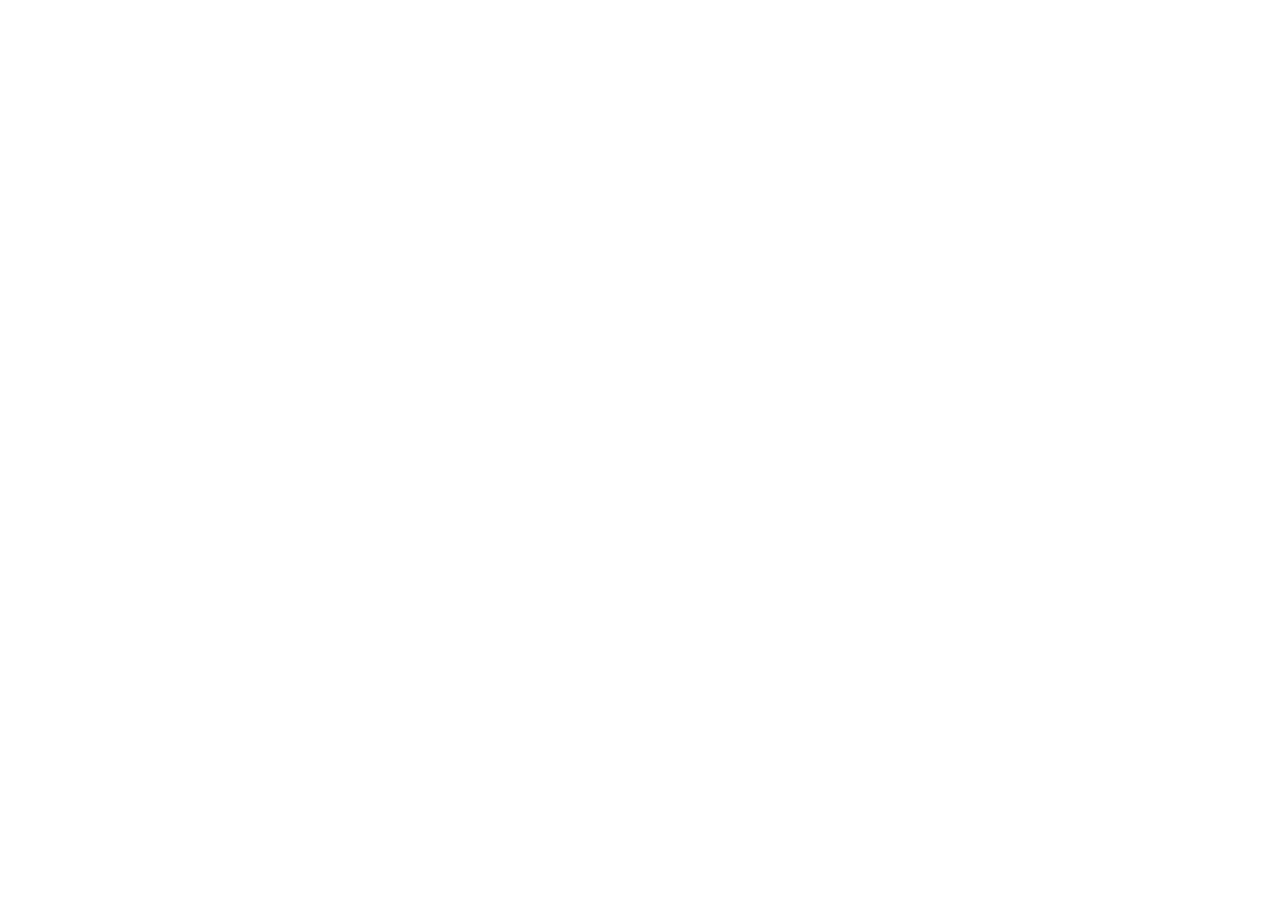
==== frontend-v2/index.html @ be6fd8a5 "Build clean redesign foundation: frontend-v2/index.html" ====
<!doctype html>
<html lang="en" dir="ltr">
<head>
<meta charset="utf-8">
<meta name="viewport" content="width=device-width,initial-scale=1,viewport-fit=cover">
<meta name="referrer" content="strict-origin-when-cross-origin">
<title>Company AI</title>
<link rel="stylesheet" href="./styles/base.css">
</head>
<body>
<div id="app"></div>
<script type="module" src="./modules/app.js"></script>
</body>
</html>
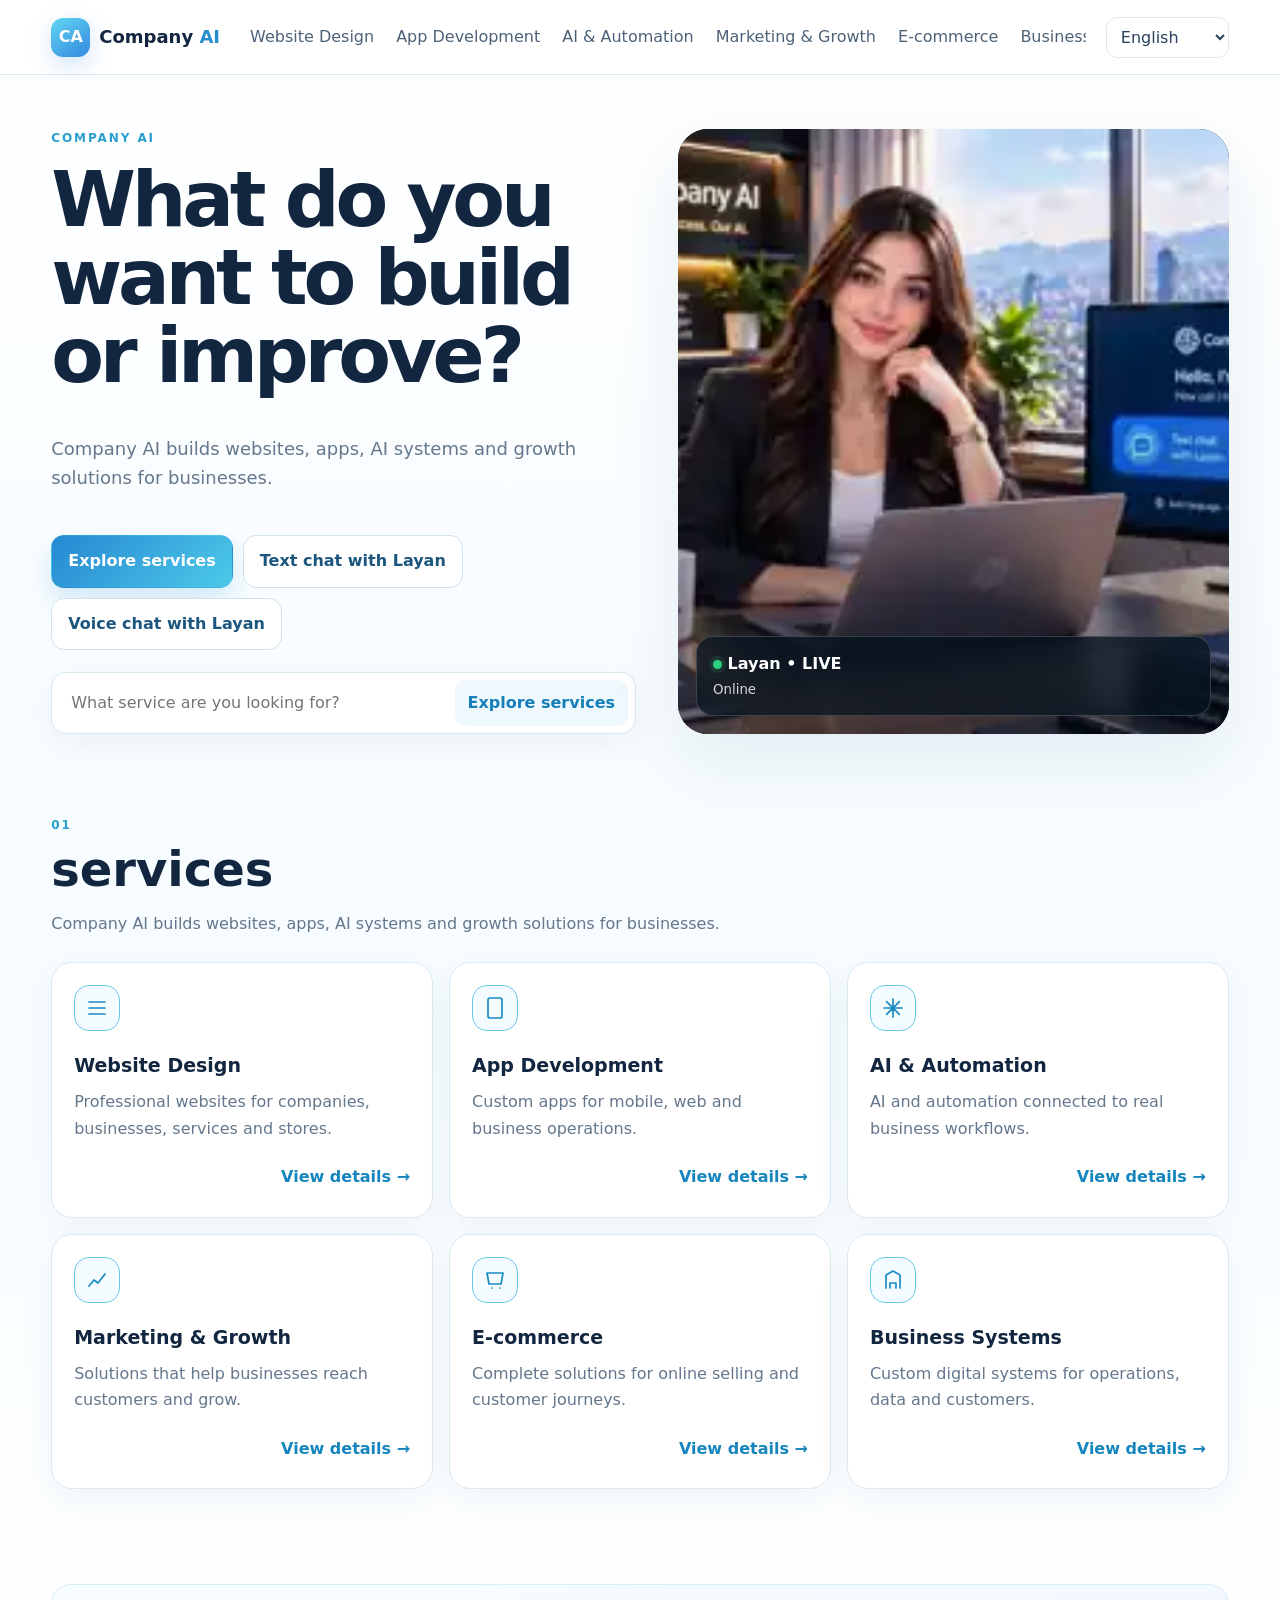
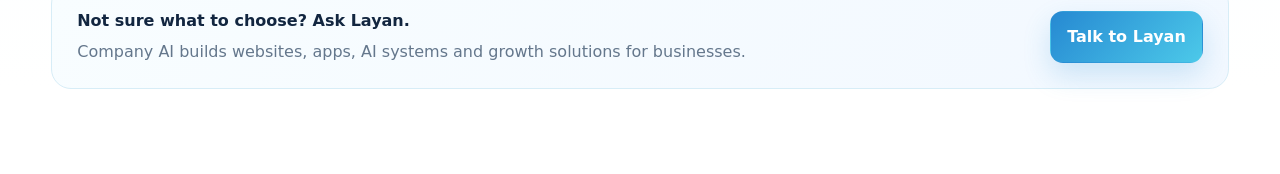
==== commit 1d3e4569: "Make redesigned frontend boot reliably without module loading" ====
--- a/frontend-v2/index.html
+++ b/frontend-v2/index.html
@@ -1,14 +1 @@
-<!doctype html>
-<html lang="en" dir="ltr">
-<head>
-<meta charset="utf-8">
-<meta name="viewport" content="width=device-width,initial-scale=1,viewport-fit=cover">
-<meta name="referrer" content="strict-origin-when-cross-origin">
-<title>Company AI</title>
-<link rel="stylesheet" href="./styles/base.css">
-</head>
-<body>
-<div id="app"></div>
-<script type="module" src="./modules/app.js"></script>
-</body>
-</html>
+<!doctype html><html lang="en" dir="ltr"><head><meta charset="utf-8"><meta name="viewport" content="width=device-width,initial-scale=1,viewport-fit=cover"><meta name="referrer" content="strict-origin-when-cross-origin"><meta name="description" content="Company AI — websites, apps, AI systems and business growth solutions."><title>Company AI</title><link rel="stylesheet" href="/frontend-v2/styles/base.css?v=20260920-v6"></head><body><div id="app"><main style="min-height:100dvh;display:grid;place-items:center;padding:24px;font-family:system-ui;background:#f7fcff;color:#122640"><section style="max-width:620px;text-align:center;background:#fff;border:1px solid #dce9f1;border-radius:24px;padding:32px;box-shadow:0 20px 60px rgba(31,87,122,.1)"><div style="font-size:12px;font-weight:900;letter-spacing:.16em;color:#2b9dce">COMPANY AI</div><h1 style="margin:10px 0">Company AI</h1><p style="color:#64778c">Loading the new interface…</p></section></main></div><div id="drawer" class="drawer" aria-hidden="true"></div><div id="chat" class="chat-modal" aria-hidden="true"></div><script defer src="/frontend-v2/modules/app.js?v=20260920-v8"></script></body></html>
--- a/frontend-v2/styles/base.css
+++ b/frontend-v2/styles/base.css
@@ -0,0 +1 @@
+:root{font-family:Inter,system-ui,-apple-system,"Segoe UI",sans-serif;color:#122640;background:#fff;--blue:#258fd0;--cyan:#62d6f2;--ink:#122640;--muted:#64778c;--line:#dce9f1;--soft:#f5fbff;--shadow:0 24px 70px rgba(31,87,122,.1)}*{box-sizing:border-box}html{scroll-behavior:smooth}body{margin:0;background:linear-gradient(180deg,#fff,#f6fcff 55%,#fff);color:var(--ink);line-height:1.65}button,input,select{font:inherit}button{cursor:pointer}.shell{width:min(1240px,92vw);margin:auto}.header{position:sticky;top:0;z-index:50;background:rgba(255,255,255,.94);backdrop-filter:blur(18px);border-bottom:1px solid var(--line)}.header-inner{min-height:74px;display:flex;align-items:center;gap:20px}.brand{border:0;background:transparent;display:flex;align-items:center;gap:9px;font-weight:900;color:var(--ink);padding:0}.brand-mark{width:39px;height:39px;border-radius:12px;display:grid;place-items:center;background:linear-gradient(145deg,var(--cyan),#3388df);color:#fff;box-shadow:0 8px 24px rgba(50,136,223,.22)}.brand-name{font-size:18px}.brand-name span{color:#258dce}.nav{display:flex;gap:2px;flex:1;overflow:auto;scrollbar-width:none}.nav::-webkit-scrollbar{display:none}.nav button{border:0;background:transparent;color:#4d6278;padding:9px 10px;border-radius:10px;white-space:nowrap}.nav button:hover{background:#eef8fd;color:#147ebc}.language{border:1px solid var(--line);background:#fff;border-radius:11px;padding:9px 10px;color:#29415c}.hero{padding:54px 0 42px}.hero-grid{display:grid;grid-template-columns:1.03fr .97fr;gap:42px;align-items:stretch}.hero-copy{display:flex;flex-direction:column;justify-content:center}.eyebrow{font-size:12px;font-weight:900;letter-spacing:.16em;color:#2b9dce;text-transform:uppercase}.hero h1{font-size:clamp(42px,6vw,78px);line-height:1.02;letter-spacing:-.055em;margin:12px 0 20px}.hero-sub{font-size:18px;color:var(--muted);max-width:680px}.actions{display:flex;flex-wrap:wrap;gap:10px;margin-top:24px}.btn{border:1px solid transparent;border-radius:13px;padding:12px 16px;font-weight:800}.btn.primary{background:linear-gradient(135deg,#2689d2,#4cc9e9);color:#fff;box-shadow:0 12px 28px rgba(39,143,208,.2)}.btn.secondary{background:#fff;border-color:#cfe2ee;color:#1b567e}.search{display:flex;gap:8px;margin-top:22px;border:1px solid #d9e8f1;background:#fff;padding:7px;border-radius:15px;box-shadow:0 10px 30px rgba(35,87,118,.06)}.search input{border:0;outline:0;flex:1;min-width:0;padding:10px 12px;background:transparent;color:var(--ink)}.search button{border:0;background:#eef8fd;color:#167fb9;border-radius:11px;padding:9px 13px;font-weight:800}.hero-visual{position:relative;min-height:560px;border-radius:30px;overflow:hidden;background:#0b1726;box-shadow:var(--shadow)}.hero-visual img{width:100%;height:100%;min-height:560px;display:block;object-fit:cover;object-position:center}.hero-visual.image-fallback{background:radial-gradient(circle at 50% 34%,#bfeeff 0 10%,transparent 10.5%),radial-gradient(ellipse at 50% 58%,#d8f5ff 0 24%,transparent 24.5%),linear-gradient(145deg,#edfaff,#b8e8f7 52%,#eaf8ff)}.hero-visual.image-fallback:before{content:"Layan • Company AI";position:absolute;inset:auto 0 118px;text-align:center;font-size:28px;font-weight:900;color:#1a668c;letter-spacing:-.02em;z-index:1}.hero-overlay{position:absolute;inset:0;background:linear-gradient(180deg,rgba(3,12,22,.02),rgba(3,12,22,.05) 48%,rgba(3,12,22,.58));pointer-events:none}.hero-caption{position:absolute;right:18px;left:18px;bottom:18px;color:#fff;background:rgba(5,18,31,.72);backdrop-filter:blur(14px);border:1px solid rgba(255,255,255,.18);padding:14px 16px;border-radius:17px;font-weight:800}.hero-caption small{display:block;font-weight:500;opacity:.82;margin-top:2px}.dot{display:inline-block;width:9px;height:9px;border-radius:50%;background:#2bd27e;box-shadow:0 0 0 4px rgba(43,210,126,.13)}.service-section{padding:40px 0 95px}.section-head h2{font-size:clamp(30px,4vw,48px);line-height:1.05;margin:8px 0}.section-head p{color:var(--muted);max-width:700px}.service-grid{display:grid;grid-template-columns:repeat(3,1fr);gap:16px;margin-top:25px}.service-card{border:1px solid var(--line);background:#fff;border-radius:21px;padding:22px;box-shadow:0 12px 35px rgba(31,87,122,.055);transition:.18s}.service-card:hover{transform:translateY(-3px);box-shadow:0 20px 45px rgba(31,87,122,.1);border-color:#c3e2f1}.service-mark{width:46px;height:46px;border:1.5px solid #66c8ea;border-radius:15px;display:grid;place-items:center;color:#198bc2;background:#f5fcff;margin-bottom:19px}.service-mark svg{width:24px;height:24px}.service-card h3{margin:0 0 8px;font-size:19px}.service-card p{margin:0;color:var(--muted);min-height:54px}.card-foot{display:flex;justify-content:space-between;margin-top:17px}.link-btn{border:0;background:transparent;color:#1585bd;font-weight:900;padding:4px 0}.chat-note{margin-bottom:85px;border:1px solid #d7edf7;background:linear-gradient(120deg,#f8fdff,#f2f8ff);border-radius:20px;padding:23px 25px;display:flex;justify-content:space-between;align-items:center;gap:18px}.chat-note p{margin:4px 0 0;color:var(--muted)}.drawer,.chat-modal{position:fixed;inset:0;z-index:80;display:none;background:rgba(7,22,37,.34);backdrop-filter:blur(7px);padding:18px}.drawer.open,.chat-modal.open{display:flex}.drawer{align-items:center;justify-content:center}.drawer-panel{width:min(940px,100%);max-height:92dvh;overflow:auto;background:#fff;border-radius:26px;box-shadow:0 35px 100px rgba(5,25,45,.22);border:1px solid var(--line)}.drawer-head{padding:23px 25px;border-bottom:1px solid var(--line);display:flex;justify-content:space-between;gap:15px;align-items:start}.drawer-head h2{margin:0;font-size:30px}.drawer-head p{margin:5px 0 0;color:var(--muted)}.close{border:1px solid var(--line);background:#f7fbfd;color:#34506a;border-radius:10px;width:40px;height:40px;font-size:22px}.drawer-body{padding:23px 25px}.option-grid{display:grid;grid-template-columns:repeat(2,1fr);gap:12px}.option{border:1px solid var(--line);background:#fbfdff;text-align:start;border-radius:17px;padding:17px;transition:.18s}.option:hover{border-color:#9fd7ed;background:#f6fcff;transform:translateY(-2px)}.option h3{margin:0 0 5px;font-size:16px}.option p{margin:0 0 12px;color:var(--muted);font-size:14px}.option b{color:#1687bc}.crumb{display:flex;gap:12px;align-items:center;flex-wrap:wrap;margin-bottom:20px;color:#6d8196}.crumb button{border:0;background:transparent;color:#1687bc;font-weight:800}.detail{border:1px solid var(--line);border-radius:20px;padding:25px;background:#fbfdff}.detail h2{font-size:32px;margin:4px 0 8px}.detail p{color:var(--muted);max-width:720px}.chat-modal{align-items:flex-end;justify-content:flex-end}.chat-panel{width:min(520px,100%);height:min(720px,94dvh);background:#fff;border:1px solid var(--line);border-radius:24px;box-shadow:0 35px 100px rgba(4,25,45,.25);display:flex;flex-direction:column;overflow:hidden}.chat-head{padding:17px 19px;border-bottom:1px solid var(--line);display:flex;align-items:center;justify-content:space-between}.layan-id{display:flex;align-items:center;gap:10px}.layan-id small{display:block;color:#6d8196;font-size:12px}.chat-messages{flex:1;overflow:auto;padding:18px;background:linear-gradient(180deg,#f8fcff,#fff)}.msg{max-width:86%;padding:11px 13px;border-radius:15px;margin:8px 0;white-space:pre-wrap}.msg.ai{background:#eef8fd;color:#21415b}.msg.user{background:#268bd2;color:#fff;margin-inline-start:auto}.chat-form{display:flex;gap:8px;padding:12px;border-top:1px solid var(--line)}.chat-form input{flex:1;min-width:0;border:1px solid #d8e6ef;border-radius:12px;padding:11px 12px;outline:0}.chat-form button{border:0;border-radius:12px;background:#2389d0;color:#fff;padding:11px 15px;font-weight:900}.toast{position:fixed;left:50%;bottom:20px;transform:translateX(-50%);z-index:200;background:#10263b;color:#fff;padding:11px 15px;border-radius:12px;display:none}.toast.show{display:block}@media(max-width:980px){.nav button:nth-child(n+5){display:none}.hero-grid{grid-template-columns:1fr}.hero-visual,.hero-visual img{min-height:500px}.service-grid{grid-template-columns:1fr 1fr}}@media(max-width:680px){.shell{width:94vw}.header-inner{flex-wrap:wrap;padding:8px 0}.nav{order:3;flex-basis:100%;justify-content:flex-start}.language{margin-inline-start:auto}.hero{padding-top:28px}.hero h1{font-size:42px}.hero-sub{font-size:16px}.hero-visual,.hero-visual img{min-height:430px}.service-grid{grid-template-columns:1fr}.chat-note{display:block}.chat-note .btn{margin-top:12px}.option-grid{grid-template-columns:1fr}.drawer,.chat-modal{padding:8px}.drawer-panel{border-radius:20px}.chat-panel{height:94dvh;border-radius:20px}}@media(prefers-reduced-motion:reduce){*{scroll-behavior:auto!important;transition:none!important}}.layanVoiceStage{position:fixed;inset:0;z-index:150;display:none;align-items:center;justify-content:center;padding:14px;background:rgba(4,16,29,.62);backdrop-filter:blur(12px)}.layanVoiceStage.open{display:flex}.layanVoicePanel{width:min(760px,100%);max-height:96dvh;overflow:auto;background:#fff;border:1px solid var(--line);border-radius:28px;box-shadow:0 40px 120px rgba(0,0,0,.3);padding:16px}.layanVoiceTop{display:flex;align-items:center;justify-content:space-between;padding:4px 4px 12px}.layanVoiceTop strong{display:block;font-size:19px}.layanVoiceTop small{display:block;color:var(--muted);font-size:12px}.layanVoiceVisual{position:relative;min-height:min(64dvh,570px);border-radius:22px;overflow:hidden;background:#071322}.layanVoiceVisual .layanOfficeDedicated{position:absolute;inset:0;width:100%;height:100%;object-fit:cover;object-position:center;display:block}.layanVoiceGlow{position:absolute;inset:0;background:linear-gradient(180deg,rgba(2,14,25,.02),rgba(2,14,25,.08) 45%,rgba(2,14,25,.7));pointer-events:none}.layanVoiceOfficeBadge{position:absolute;right:16px;top:16px;padding:9px 12px;border-radius:12px;background:rgba(5,18,31,.72);color:#fff;font-weight:800;backdrop-filter:blur(12px)}.layanVoiceState{font-size:20px;font-weight:900;margin:15px 4px 2px}.layanVoiceSub{color:var(--muted);margin:0 4px}.layanVoiceText{min-height:32px;margin:12px 4px;color:#31516b}.layanStart{width:100%;margin-top:8px}@media(max-width:680px){.layanVoiceStage{padding:7px}.layanVoicePanel{padding:9px;border-radius:21px}.layanVoiceVisual{min-height:54dvh;border-radius:17px}.layanVoiceState{font-size:18px}}
